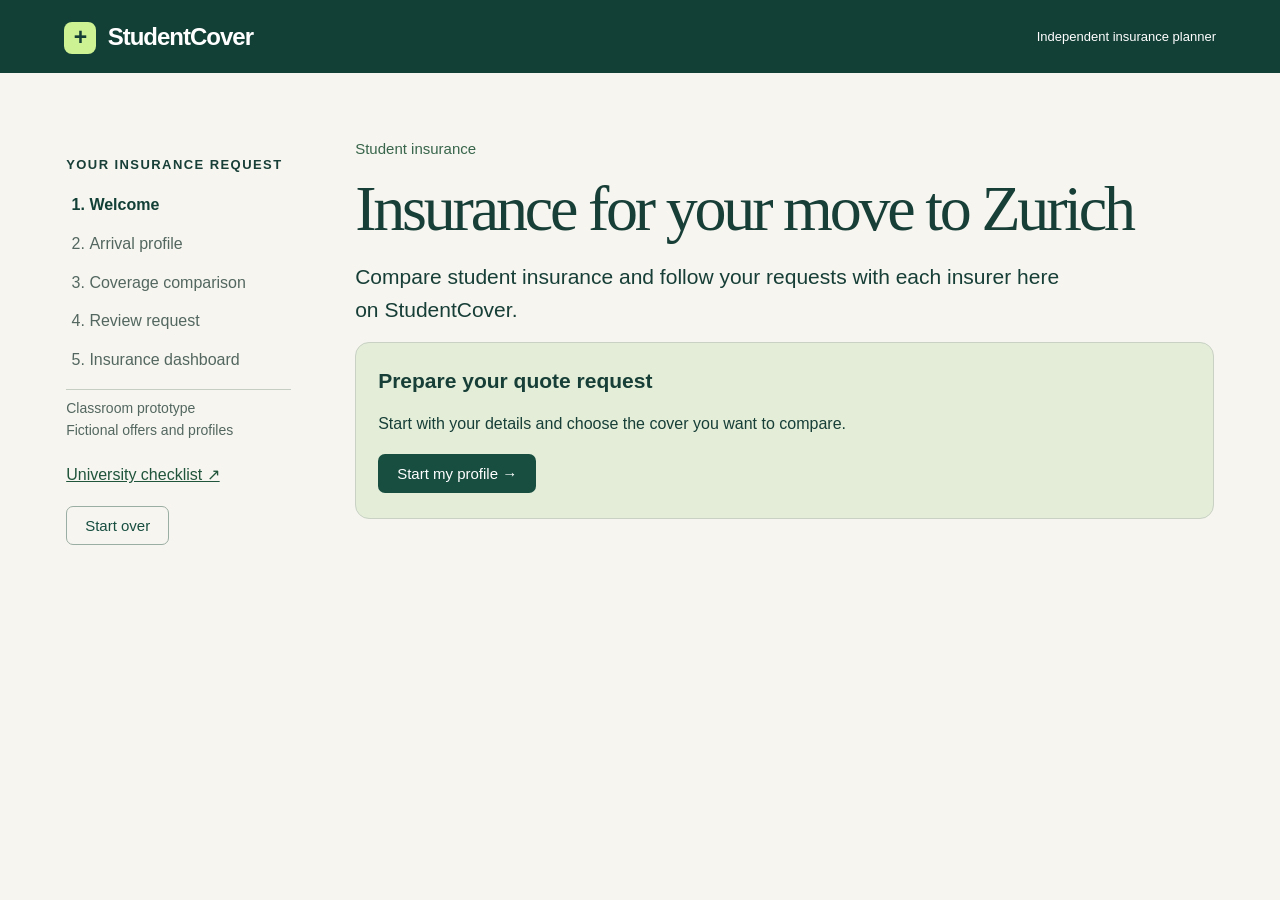
==== studentcover.html @ 30709274 "First prototype" ====
<!doctype html>
<html lang="en">
  <head>
    <meta charset="utf-8" />
    <meta name="viewport" content="width=device-width,initial-scale=1" />
    <title>StudentCover · Arrival planner</title>
    <link rel="stylesheet" href="style.css" />
    <script defer src="app.js"></script>
  </head>
  <body>
    <header>
      <b><i aria-hidden="true">+</i> StudentCover</b
      ><span>Independent insurance planner</span>
    </header>
    <div class="layout">
      <aside>
        <small>YOUR INSURANCE REQUEST</small>
        <ol id="steps"></ol>
        <hr />
        <p>Classroom prototype<br />Fictional offers and profiles</p>
        <a id="campus-return" target="_blank" rel="noopener" href="index.html">University checklist ↗</a><br>
        <button id="reset" class="line">Start over</button>
      </aside>
      <main id="app"></main>
    </div>
  </body>
</html>
---- style.css ----
* {
  box-sizing: border-box;
}
body {
  margin: 0;
  background: #f6f5ef;
  color: #173e37;
  font:
    16px/1.55 "DM Sans",
    Arial,
    sans-serif;
}
header {
  background: #123f36;
  color: white;
  display: flex;
  align-items: center;
  justify-content: space-between;
  padding: 18px 5vw;
}
header b {
  font-size: 24px;
  letter-spacing: -1px;
}
header i {
  font: bold 23px Arial;
  background: #cdf293;
  color: #143e36;
  display: inline-grid;
  place-items: center;
  border-radius: 8px;
  width: 32px;
  height: 32px;
  margin-right: 6px;
}
header span,
small {
  font-size: 13px;
}
.layout {
  max-width: 1250px;
  margin: auto;
  display: grid;
  grid-template-columns: 225px 1fr;
  gap: 5vw;
  padding: 5vw 4vw;
}
aside {
  padding-top: 15px;
}
small {
  letter-spacing: 0.11em;
  font-weight: 700;
}
ol {
  padding-left: 1.45em;
}
li {
  margin: 14px 0;
  color: #536760;
}
li[aria-current] {
  color: #123f36;
  font-weight: 750;
}
hr {
  border: 0;
  border-top: 1px solid #c6cdc2;
}
aside p,
.muted {
  font-size: 14px;
  color: #536760;
}
h1,
h2,
h3,
p {
  margin: 0 0 14px;
}
h1 {
  font:
    normal clamp(36px, 5vw, 64px)/1.06 Georgia,
    serif;
  letter-spacing: -0.05em;
  margin: 8px 0 18px;
}
h2 {
  font-size: 21px;
}
main {
  min-width: 0;
}
.card,
fieldset {
  background: #fff;
  border: 1px solid #c8d1c4;
  border-radius: 14px;
  padding: 22px;
  margin: 16px 0;
}
.note {
  background: #e3edd8;
}
.grid {
  display: grid;
  grid-template-columns: repeat(auto-fit, minmax(min(235px, 100%), 1fr));
  gap: 16px;
}
.grid .card {
  margin: 8px 0;
}
label {
  display: block;
  margin-bottom: 10px;
  font-weight: 600;
}
select,
input[type="date"] {
  width: 100%;
  padding: 10px;
  border-radius: 6px;
  border: 1px solid #a7b5ac;
  background: white;
  font: inherit;
  color: inherit;
}
input[type="checkbox"] {
  width: 18px;
  height: 18px;
  vertical-align: middle;
  accent-color: #195843;
}
.checks {
  display: flex;
  gap: 8px 18px;
  flex-wrap: wrap;
}
button {
  background: #174e40;
  color: white;
  border: 1px solid transparent;
  border-radius: 7px;
  padding: 10px 18px;
  font: 600 15px/1.4 inherit;
  font-family: inherit;
  font-size: 15px;
  cursor: pointer;
  margin: 3px 6px 3px 0;
}
button:hover {
  filter: brightness(0.91);
}
button:disabled {
  opacity: 0.45;
  cursor: default;
}
.line {
  background: transparent;
  color: #174e40;
  border-color: #9baea3;
}
a {
  color: #20543b;
}
dt {
  font-weight: bold;
}
dd {
  margin: 0 0 10px;
}
.amount {
  font:
    36px Georgia,
    serif;
}
details {
  margin-bottom: 14px;
}
summary {
  cursor: pointer;
}
button:focus-visible,
a:focus-visible,
input:focus-visible,
select:focus-visible,
summary:focus-visible {
  outline: 3px solid #bd7520;
  outline-offset: 2px;
}
@media (max-width: 720px) {
  header span {
    display: none;
  }
  .layout {
    display: block;
    padding: 18px;
  }
  aside {
    padding: 0 0 12px;
  }
  aside small,
  aside hr {
    display: none;
  }
  aside ol {
    padding: 0;
    display: flex;
    flex-wrap: wrap;
    gap: 8px;
    margin: 0;
    list-style: none;
  }
  aside li {
    font-size: 13px;
    margin: 0;
  }
  aside p {
    display: inline-block;
    margin: 8px 15px 0 0;
  }
  h1 {
    margin-top: 15px;
  }
}

.photo-picker input { display:block; padding:8px 0; max-width:100%; }
.policy-photo { display:block; width:100%; height:auto; max-height:650px; object-fit:contain; background:#f4f3ec; }
.policy-sheet { padding:20px; border:1px solid #c6cdc2; border-top:4px solid #174e40; background:#faf9f4; }
.policy-sheet h3 { font:28px Georgia,serif; margin:12px 0; }
#photo-message:empty { margin:0; }

.portal-row { display:flex; justify-content:space-between; gap:12px; border-bottom:1px solid #c8d1c4; padding:12px 0; }

.record{display:grid;grid-template-columns:repeat(auto-fit,minmax(175px,1fr));gap:8px 18px}.record dt{font-size:13px;color:#536760}.record dd{overflow-wrap:anywhere}
input[type=text],input[type=email]{font:inherit;color:inherit;padding:10px;width:100%;border:1px solid #a7b5ac;border-radius:6px}
.compare-scroll{max-width:100%;overflow-x:auto;border-radius:12px;border:1px solid #c6cdc2;background:white}
.matrix{border-collapse:collapse;width:100%;min-width:600px;text-align:left}.matrix caption{text-align:left;padding:12px 16px;font-size:14px}.matrix th,.matrix td{padding:11px 12px;vertical-align:top;border-top:1px solid #d8dfd4}.matrix thead{background:#174e40;color:white}.matrix tbody th{font-size:14px;background:#ecf0e6}.matrix .amount{font-size:24px;white-space:nowrap}
.context{font-size:15px;color:#38654b;margin:0 0 15px}.lead{font-size:21px;max-width:62ch}.layout aside a{display:inline-block;margin:8px 0 15px}
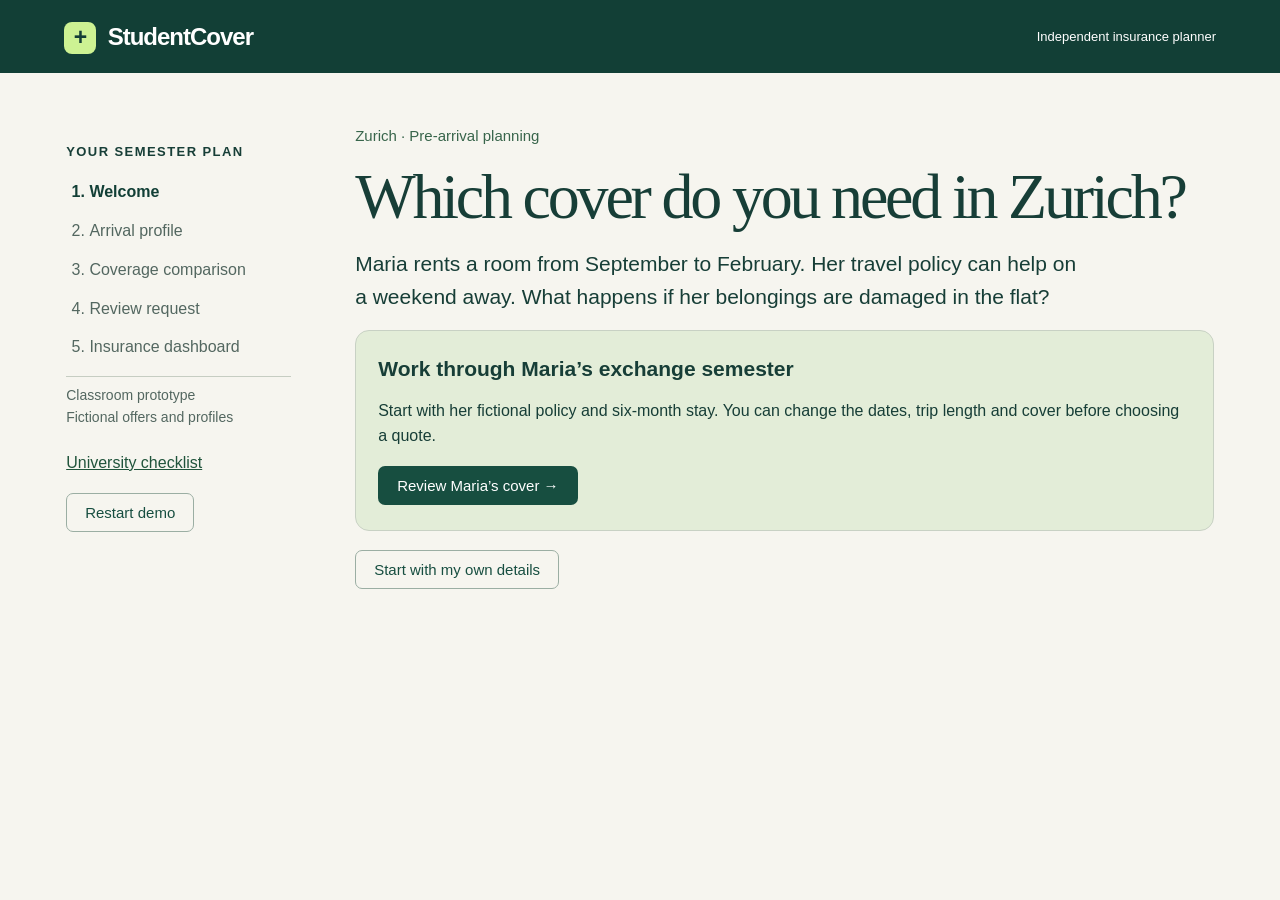
==== commit 3900e0fa: "Build an evidence-based semester coverage walkthrough" ====
--- a/studentcover.html
+++ b/studentcover.html
@@ -14,12 +14,12 @@
     </header>
     <div class="layout">
       <aside>
-        <small>YOUR INSURANCE REQUEST</small>
+        <small>YOUR SEMESTER PLAN</small>
         <ol id="steps"></ol>
         <hr />
         <p>Classroom prototype<br />Fictional offers and profiles</p>
-        <a id="campus-return" target="_blank" rel="noopener" href="index.html">University checklist ↗</a><br>
-        <button id="reset" class="line">Start over</button>
+        <a id="campus-return" rel="noopener" href="index.html">University checklist</a><br>
+        <button id="reset" class="line">Restart demo</button>
       </aside>
       <main id="app"></main>
     </div>
--- a/style.css
+++ b/style.css
@@ -237,3 +237,13 @@
 .compare-scroll{max-width:100%;overflow-x:auto;border-radius:12px;border:1px solid #c6cdc2;background:white}
 .matrix{border-collapse:collapse;width:100%;min-width:600px;text-align:left}.matrix caption{text-align:left;padding:12px 16px;font-size:14px}.matrix th,.matrix td{padding:11px 12px;vertical-align:top;border-top:1px solid #d8dfd4}.matrix thead{background:#174e40;color:white}.matrix tbody th{font-size:14px;background:#ecf0e6}.matrix .amount{font-size:24px;white-space:nowrap}
 .context{font-size:15px;color:#38654b;margin:0 0 15px}.lead{font-size:21px;max-width:62ch}.layout aside a{display:inline-block;margin:8px 0 15px}
+input[type="number"]{font:inherit;color:inherit;width:100%;padding:10px;background:white;border:1px solid #a7b5ac;border-radius:6px}
+.stay-dates{display:flex;justify-content:space-between;position:relative;gap:16px;padding-bottom:12px;border-bottom:4px solid #86a97e;margin-bottom:12px}.stay-dates strong,.stay-dates small,.assistants li span{display:block}.stay-dates div:last-child{text-align:right}
+.assistants{background:#eef3eb}.assistants ol{list-style:none;border-left:2px solid #93ae8b;padding-left:16px}.assistants li{margin:12px 0;padding-bottom:8px;border-bottom:1px solid #c5d3c1}.assistants li p{margin:4px 0}
+.evidence{margin:16px 0;padding:16px;background:#edf3e7;border-left:3px solid #66865c}
+
+#trip-finding { background:#e6efe1; padding:12px 16px; margin:16px 0; border-left:4px solid #548455; }
+fieldset legend { font-weight:700; padding:0 6px; }
+.card dt { margin-top:12px; }
+.layout { padding-top:clamp(20px,4vw,52px); }
+@media(min-width:721px){.layout aside{position:sticky;top:20px;align-self:start}}
